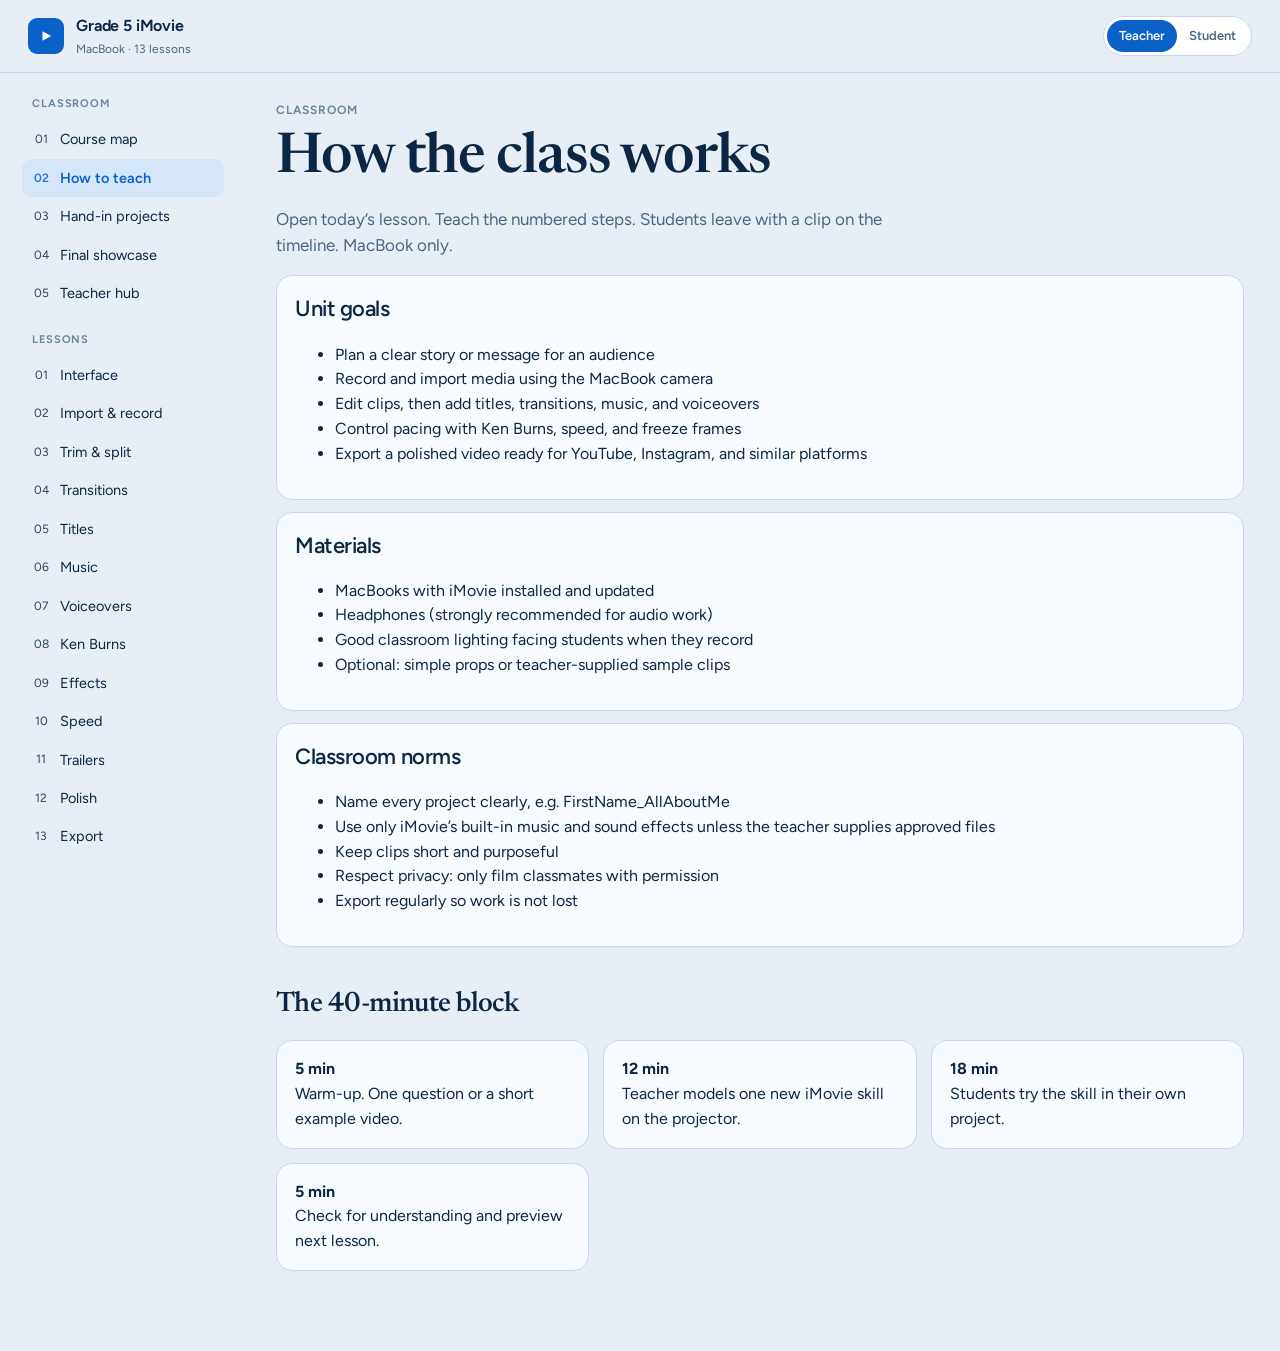
==== how-to.html @ fe02c167 "Match Grade 6 Canva classroom layout Replace the one-page accordion with the course-map shell: sideb" ====
<!DOCTYPE html>
<html lang="en">
<head>
  <meta charset="UTF-8" />
  <meta name="viewport" content="width=device-width, initial-scale=1.0" />
  <title>How to teach · Grade 5 iMovie</title>
  <link rel="icon" href="favicon.svg" type="image/svg+xml" />
  <link rel="preconnect" href="https://fonts.googleapis.com" />
  <link href="https://fonts.googleapis.com/css2?family=Figtree:wght@400;500;600;650;700&family=Newsreader:opsz,wght@6..72,500;6..72,560;6..72,650&display=swap" rel="stylesheet" />
  <link rel="stylesheet" href="styles.css" />
</head>
<body>
  <div id="app">
    <p class="kicker">Classroom</p>
    <h1>How the class works</h1>
    <p class="lead">Open today’s lesson. Teach the numbered steps. Students leave with a clip on the timeline. MacBook only.</p>
    <div class="note"><h3>Unit goals</h3><ul><li>Plan a clear story or message for an audience</li><li>Record and import media using the MacBook camera</li><li>Edit clips, then add titles, transitions, music, and voiceovers</li><li>Control pacing with Ken Burns, speed, and freeze frames</li><li>Export a polished video ready for YouTube, Instagram, and similar platforms</li></ul></div>
    <div class="note"><h3>Materials</h3><ul><li>MacBooks with iMovie installed and updated</li><li>Headphones (strongly recommended for audio work)</li><li>Good classroom lighting facing students when they record</li><li>Optional: simple props or teacher-supplied sample clips</li></ul></div>
    <div class="note"><h3>Classroom norms</h3><ul><li>Name every project clearly, e.g. FirstName_AllAboutMe</li><li>Use only iMovie’s built-in music and sound effects unless the teacher supplies approved files</li><li>Keep clips short and purposeful</li><li>Respect privacy: only film classmates with permission</li><li>Export regularly so work is not lost</li></ul></div>
    <h2>The 40-minute block</h2>
    <div class="cards"><div class="note" style="margin:0;"><strong>5 min</strong><br>Warm-up. One question or a short example video.</div><div class="note" style="margin:0;"><strong>12 min</strong><br>Teacher models one new iMovie skill on the projector.</div><div class="note" style="margin:0;"><strong>18 min</strong><br>Students try the skill in their own project.</div><div class="note" style="margin:0;"><strong>5 min</strong><br>Check for understanding and preview next lesson.</div></div>
  </div>
  <script src="data.js"></script>
  <script src="app.js"></script>
</body>
</html>
---- styles.css ----
:root {
  --bg: #e8eef6;
  --surface: #eef3fa;
  --paper: #f7fbff;
  --fg: #0c2744;
  --muted: #4a6784;
  --subtle: #6b849c;
  --primary: #0a62c9;
  --primary-soft: #d5e6f8;
  --line: #c5d7ee;
  --shadow: 0 1px 2px rgba(12, 39, 68, 0.05), 0 8px 24px rgba(12, 39, 68, 0.05);
  --font-sans: "Figtree", ui-sans-serif, system-ui, sans-serif;
  --font-display: "Newsreader", "Iowan Old Style", Georgia, serif;
}
* { box-sizing: border-box; }
html, body { margin: 0; }
html { scroll-behavior: smooth; }
body {
  font-family: var(--font-sans);
  background: var(--bg);
  color: var(--fg);
  min-height: 100vh;
  line-height: 1.55;
}
a { color: var(--primary); text-decoration: none; }
a:hover { text-decoration: underline; }
.topbar {
  position: sticky; top: 0; z-index: 40;
  display: flex; align-items: center; justify-content: space-between; gap: 16px;
  padding: 14px 28px; background: var(--bg); border-bottom: 1px solid var(--line);
}
.brand { display: flex; align-items: center; gap: 12px; color: inherit; text-decoration: none; }
.brand:hover { text-decoration: none; }
.logo {
  width: 36px; height: 36px; border-radius: 9px; background: var(--primary); color: var(--paper);
  display: grid; place-items: center; flex-shrink: 0;
}
.brand-title { font-weight: 650; font-size: 16px; letter-spacing: -0.01em; }
.brand-sub { font-size: 12px; color: var(--muted); margin-top: 1px; }
.role-toggle { display: inline-flex; background: #fff; border: 1px solid var(--line); border-radius: 999px; padding: 3px; }
.role-toggle button {
  border: 0; background: transparent; color: var(--muted); font: inherit; font-size: 13px; font-weight: 600;
  padding: 6px 12px; border-radius: 999px; cursor: pointer;
}
.role-toggle button.active { background: var(--primary); color: #f7fbff; }
.shell { display: grid; grid-template-columns: 240px minmax(0, 1fr); min-height: calc(100vh - 65px); }
.sidebar { padding: 22px 16px 40px 22px; }
.nav-label { font-size: 11px; letter-spacing: 0.08em; text-transform: uppercase; color: var(--subtle); font-weight: 650; margin: 18px 10px 8px; }
.nav-label:first-child { margin-top: 0; }
.nav-link {
  display: flex; align-items: center; gap: 10px; padding: 8px 10px; border-radius: 10px;
  color: var(--fg); text-decoration: none; font-size: 14.5px;
}
.nav-link:hover { background: rgba(10, 98, 201, 0.07); text-decoration: none; }
.nav-link.active { background: var(--primary-soft); color: var(--primary); font-weight: 600; }
.nav-ico { width: 18px; text-align: center; opacity: 0.85; font-size: 12px; }
.main { padding: 28px 36px 80px; max-width: 1080px; }
.kicker { font-size: 12px; letter-spacing: 0.08em; text-transform: uppercase; color: var(--subtle); font-weight: 650; margin: 0 0 10px; }
h1, h2, h3 { font-family: var(--font-display); font-weight: 560; letter-spacing: -0.02em; }
h1 { font-size: clamp(36px, 5vw, 56px); line-height: 1.05; margin: 0 0 16px; }
h2 { font-size: 28px; margin: 36px 0 14px; }
h3 { font-size: 22px; margin: 0 0 8px; }
.lead { font-size: 17px; color: var(--muted); max-width: 42rem; }
.actions { display: flex; flex-wrap: wrap; gap: 10px; margin: 22px 0 18px; }
.btn {
  display: inline-flex; align-items: center; gap: 8px; border: 0; border-radius: 999px;
  padding: 11px 16px; font: inherit; font-weight: 650; font-size: 14.5px; cursor: pointer; text-decoration: none;
}
.btn:hover { text-decoration: none; }
.btn-primary { background: var(--primary); color: #f7fbff; }
.btn-primary:hover { background: #062445; }
.btn-ghost { background: #fff; color: var(--fg); border: 1px solid var(--line); }
.meta-row { display: flex; flex-wrap: wrap; gap: 16px; color: var(--muted); font-size: 14px; }
.hero-grid { display: grid; grid-template-columns: minmax(0, 1fr) 320px; gap: 28px; align-items: start; }
.panel {
  background: var(--paper); border: 1px solid var(--line); border-radius: 18px; box-shadow: var(--shadow); padding: 20px 22px;
}
.panel h3 { font-family: var(--font-sans); font-size: 20px; font-weight: 700; }
.soft-kicker { color: var(--subtle); font-size: 11px; letter-spacing: 0.08em; text-transform: uppercase; font-weight: 700; margin-bottom: 10px; }
.cards { display: grid; grid-template-columns: repeat(3, minmax(0, 1fr)); gap: 14px; }
.card {
  background: var(--paper); border: 1px solid var(--line); border-radius: 16px; padding: 16px 16px 14px;
  box-shadow: var(--shadow); color: inherit; text-decoration: none; display: block;
}
.card:hover { border-color: #9bb8d8; text-decoration: none; }
.card-top { display: flex; align-items: flex-start; justify-content: space-between; gap: 8px; }
.icon-pill {
  min-width: 34px; height: 34px; padding: 0 8px; border-radius: 10px; background: var(--primary-soft); color: var(--primary);
  display: grid; place-items: center; font-size: 14px; font-weight: 650;
}
.badge { font-size: 11px; font-weight: 700; padding: 3px 8px; border-radius: 999px; background: var(--primary-soft); color: var(--primary); }
.card h3 { font-family: var(--font-sans); font-size: 15.5px; font-weight: 700; margin: 0; }
.weeks { color: var(--subtle); font-size: 12.5px; margin-top: 2px; }
.card p { color: var(--muted); font-size: 13.5px; margin: 10px 0 12px; }
.complete { font-size: 12px; color: var(--subtle); margin-top: 8px; }
.note {
  background: var(--paper); border: 1px solid var(--line); border-radius: 16px; padding: 16px 18px; margin: 12px 0;
}
.note h3, .note h4 { font-family: var(--font-sans); }
.steps { padding-left: 18px; }
.steps li { margin: 8px 0; }
.teacher-only.hidden-role, .student-only.hidden-role { display: none !important; }
.toolbar { display: flex; gap: 8px; justify-content: flex-end; }
.ghost-btn {
  background: #fff; border: 1px solid var(--line); border-radius: 12px; padding: 8px 12px;
  font: inherit; font-size: 13.5px; font-weight: 650; cursor: pointer;
}
.mobile-nav { display: none; gap: 8px; overflow-x: auto; padding: 10px 16px; border-bottom: 1px solid var(--line); }
.mobile-nav a { flex-shrink: 0; background: var(--paper); border: 1px solid var(--line); border-radius: 999px; padding: 6px 12px; color: var(--fg); text-decoration: none; font-size: 13px; }
@media print {
  .topbar, .sidebar, .toolbar, .actions, .role-toggle, .mobile-nav { display: none !important; }
  .shell { display: block; }
  .main { padding: 0; max-width: none; }
  body { background: #fff; }
}
@media (max-width: 980px) {
  .shell { grid-template-columns: 1fr; }
  .sidebar { display: none; }
  .hero-grid, .cards { grid-template-columns: 1fr; }
  .main { padding: 20px 16px 60px; }
  .topbar { padding: 12px 16px; }
  .mobile-nav { display: flex; }
}
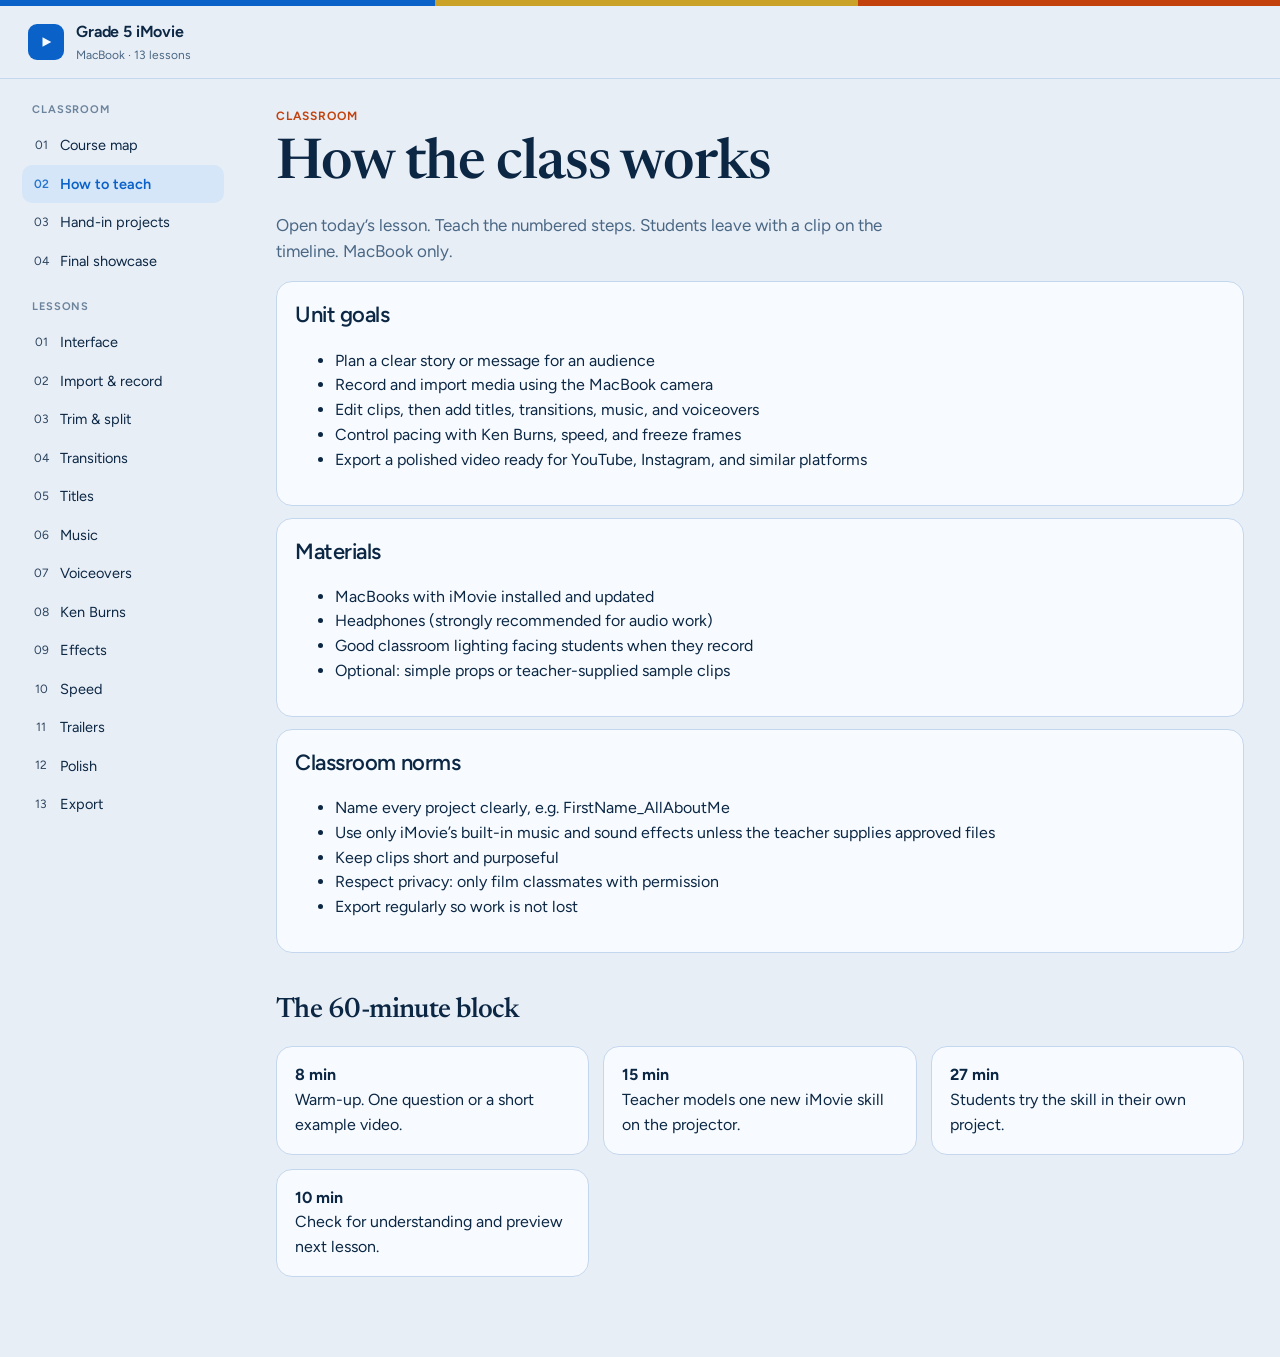
==== commit dc3c431e: "Describe iMovie lessons as hour-long (60-minute block)" ====
--- a/how-to.html
+++ b/how-to.html
@@ -17,8 +17,8 @@
     <div class="note"><h3>Unit goals</h3><ul><li>Plan a clear story or message for an audience</li><li>Record and import media using the MacBook camera</li><li>Edit clips, then add titles, transitions, music, and voiceovers</li><li>Control pacing with Ken Burns, speed, and freeze frames</li><li>Export a polished video ready for YouTube, Instagram, and similar platforms</li></ul></div>
     <div class="note"><h3>Materials</h3><ul><li>MacBooks with iMovie installed and updated</li><li>Headphones (strongly recommended for audio work)</li><li>Good classroom lighting facing students when they record</li><li>Optional: simple props or teacher-supplied sample clips</li></ul></div>
     <div class="note"><h3>Classroom norms</h3><ul><li>Name every project clearly, e.g. FirstName_AllAboutMe</li><li>Use only iMovie’s built-in music and sound effects unless the teacher supplies approved files</li><li>Keep clips short and purposeful</li><li>Respect privacy: only film classmates with permission</li><li>Export regularly so work is not lost</li></ul></div>
-    <h2>The 40-minute block</h2>
-    <div class="cards"><div class="note" style="margin:0;"><strong>5 min</strong><br>Warm-up. One question or a short example video.</div><div class="note" style="margin:0;"><strong>12 min</strong><br>Teacher models one new iMovie skill on the projector.</div><div class="note" style="margin:0;"><strong>18 min</strong><br>Students try the skill in their own project.</div><div class="note" style="margin:0;"><strong>5 min</strong><br>Check for understanding and preview next lesson.</div></div>
+    <h2>The 60-minute block</h2>
+    <div class="cards"><div class="note" style="margin:0;"><strong>8 min</strong><br>Warm-up. One question or a short example video.</div><div class="note" style="margin:0;"><strong>15 min</strong><br>Teacher models one new iMovie skill on the projector.</div><div class="note" style="margin:0;"><strong>27 min</strong><br>Students try the skill in their own project.</div><div class="note" style="margin:0;"><strong>10 min</strong><br>Check for understanding and preview next lesson.</div></div>
   </div>
   <script src="data.js"></script>
   <script src="app.js"></script>
